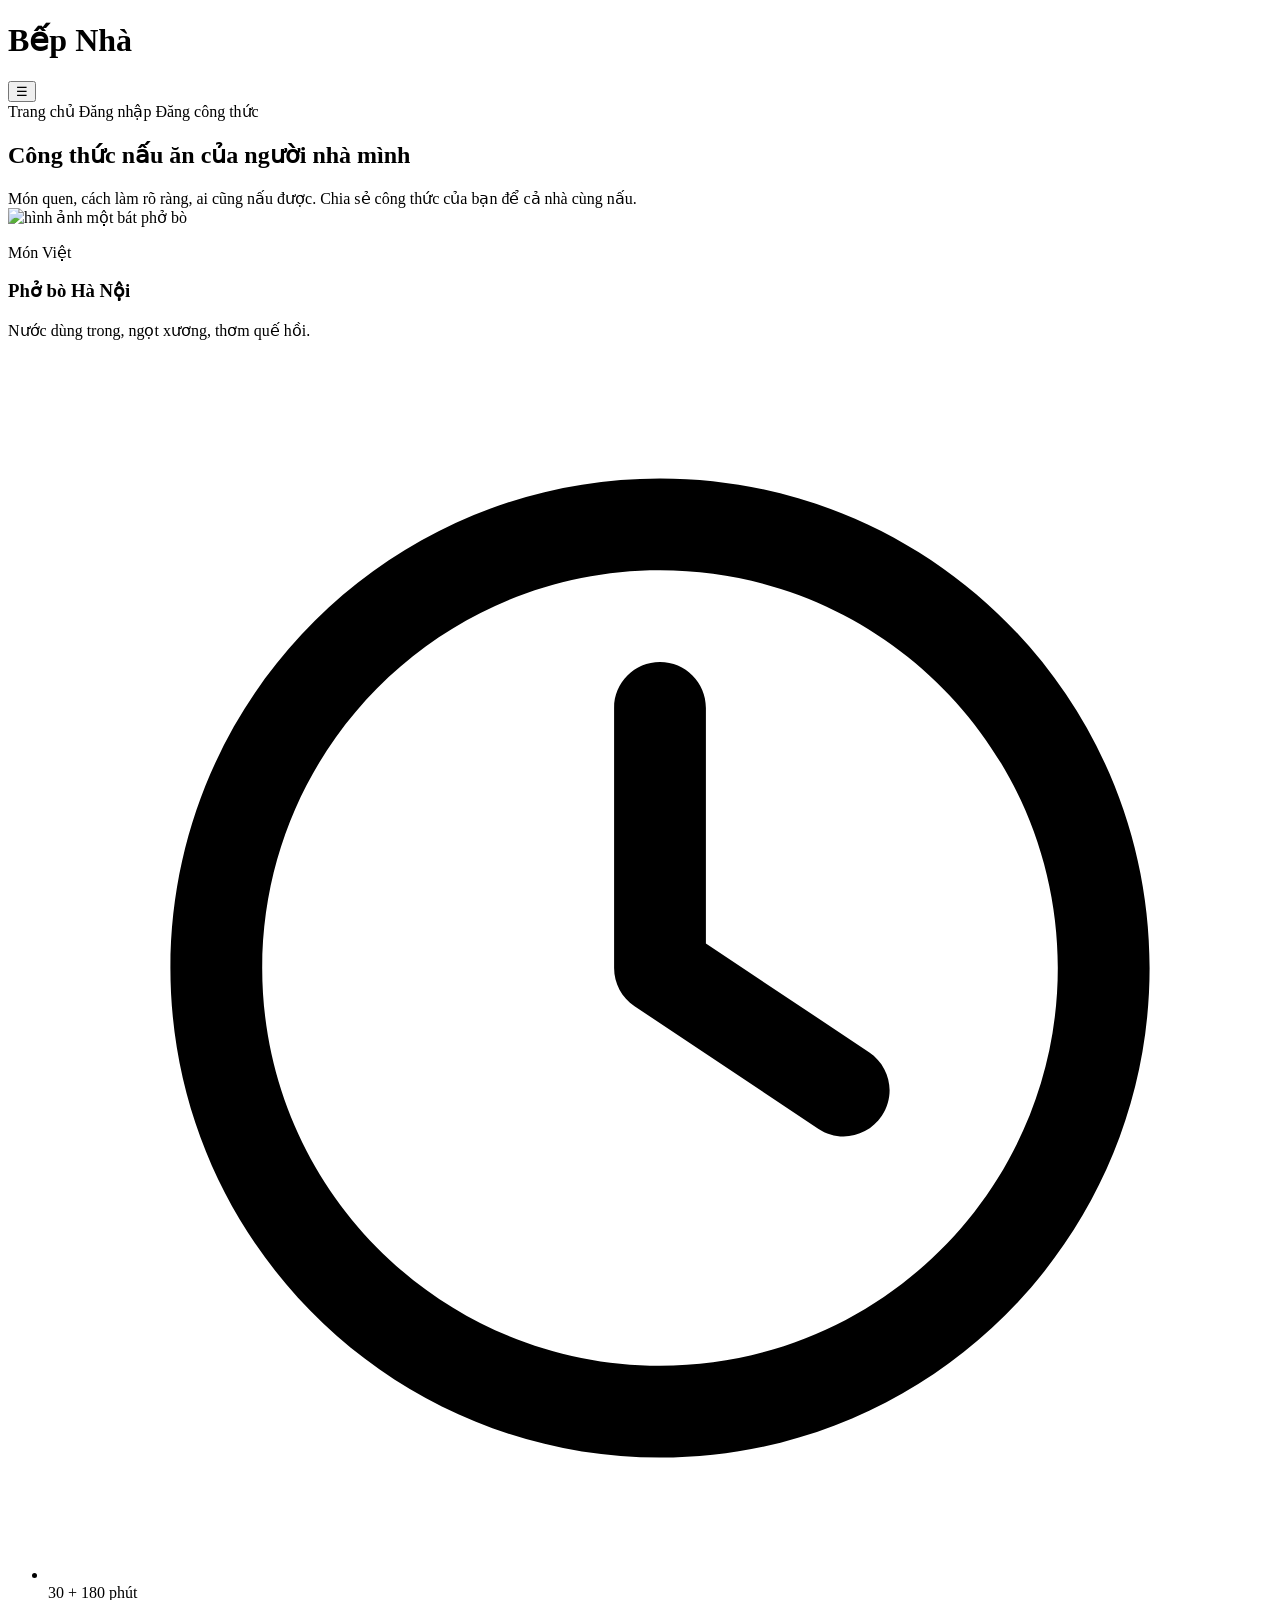
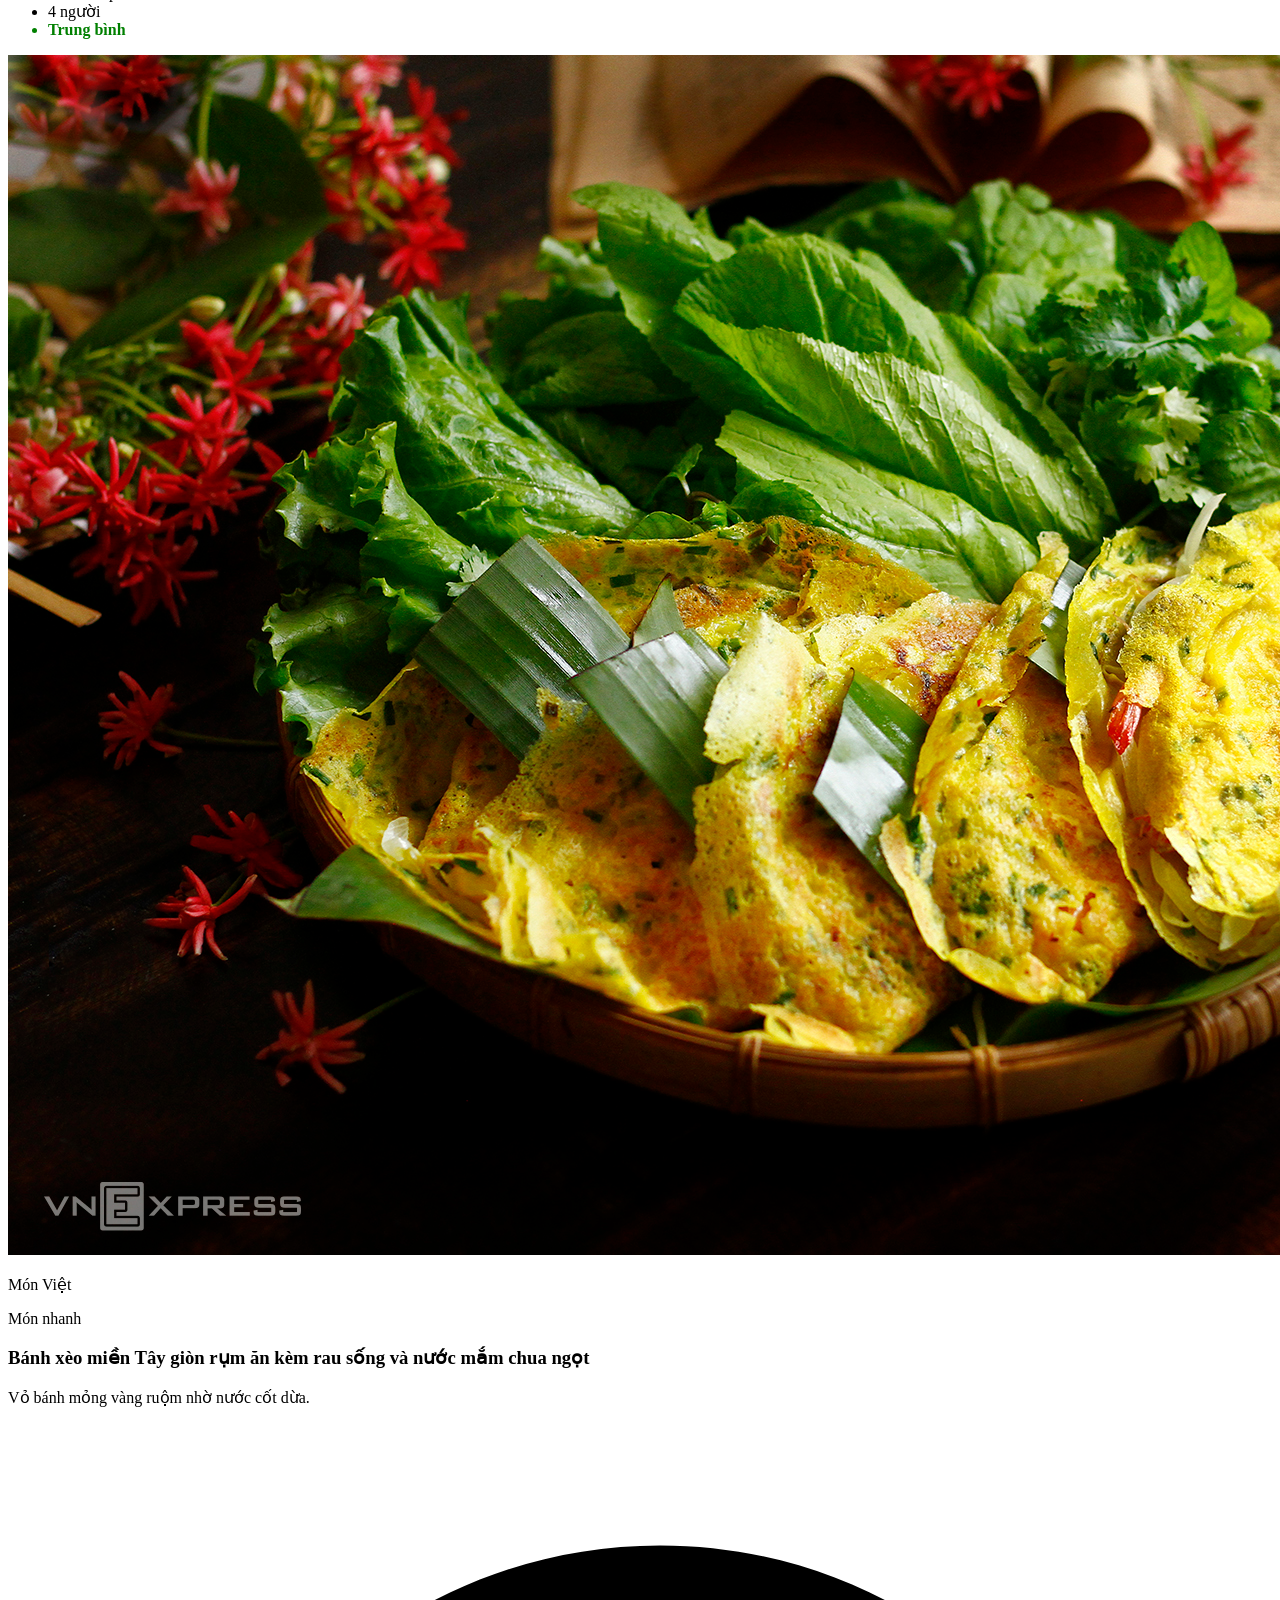
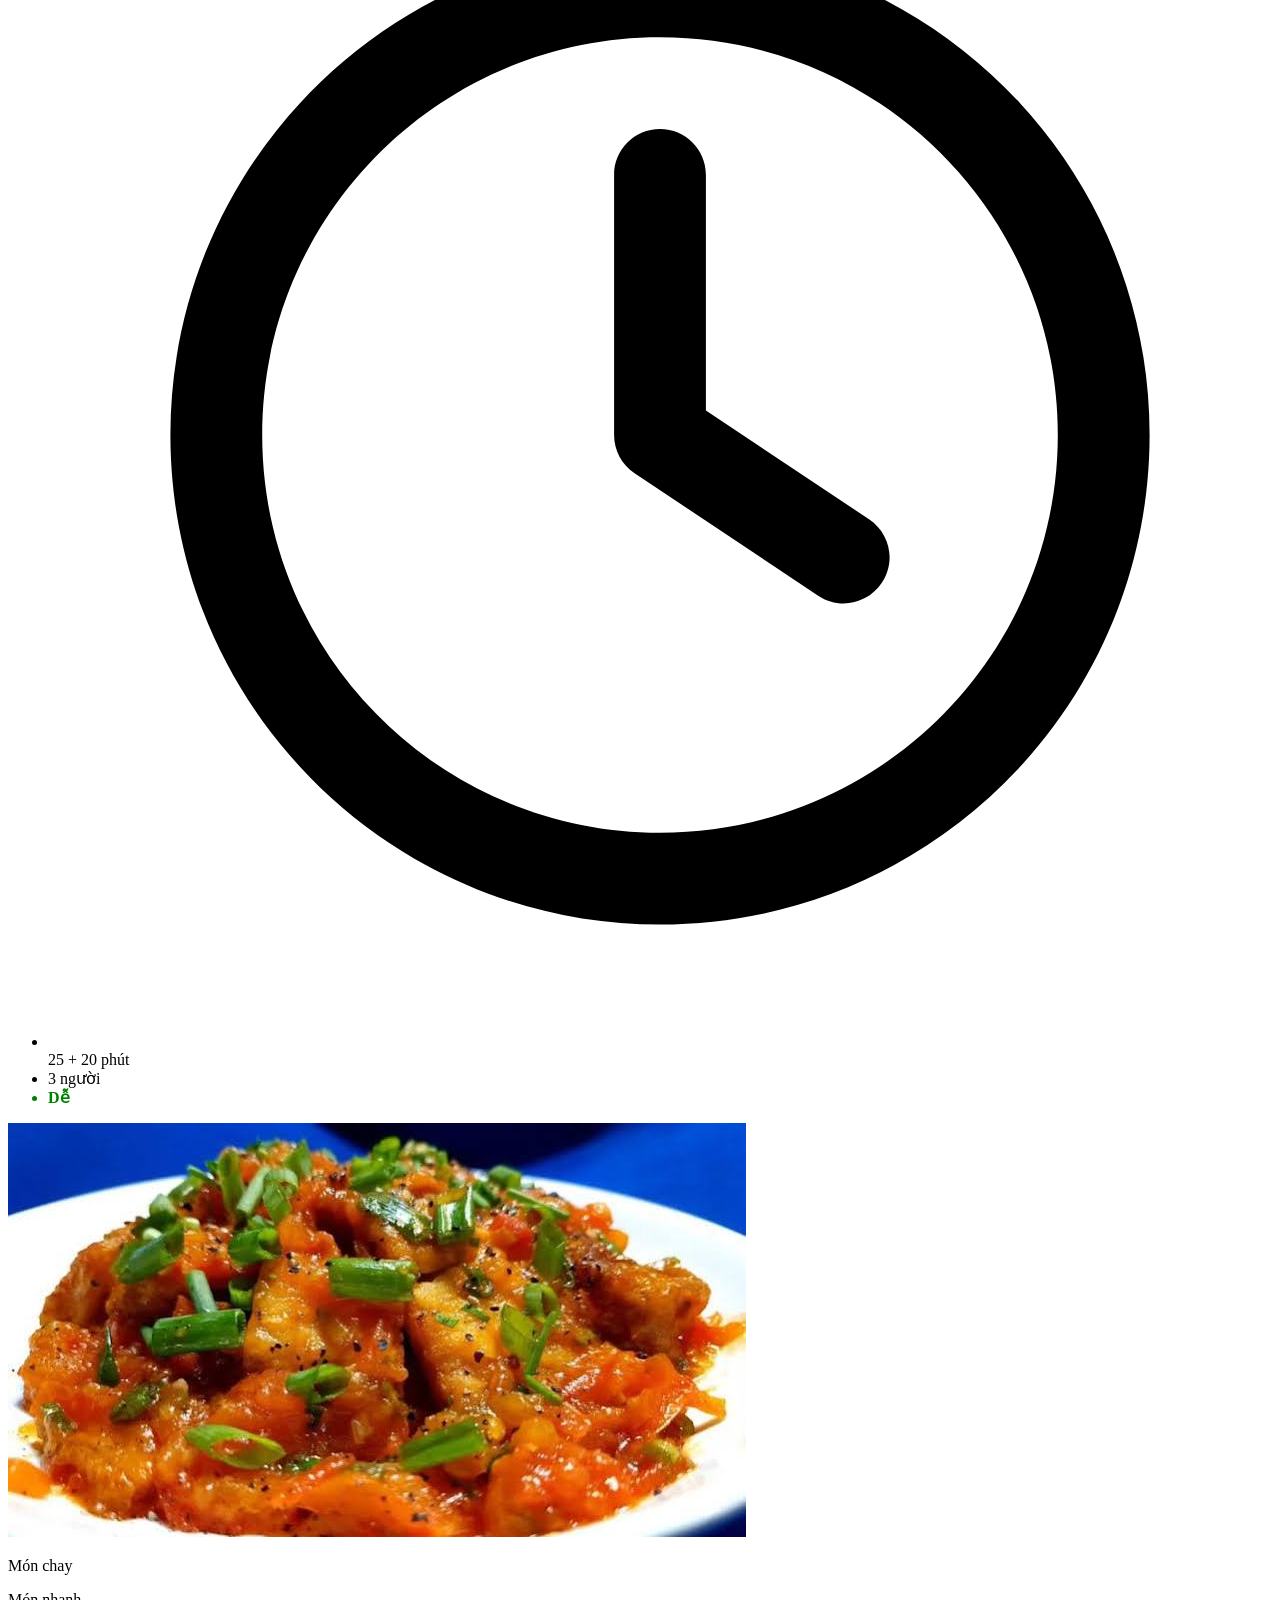
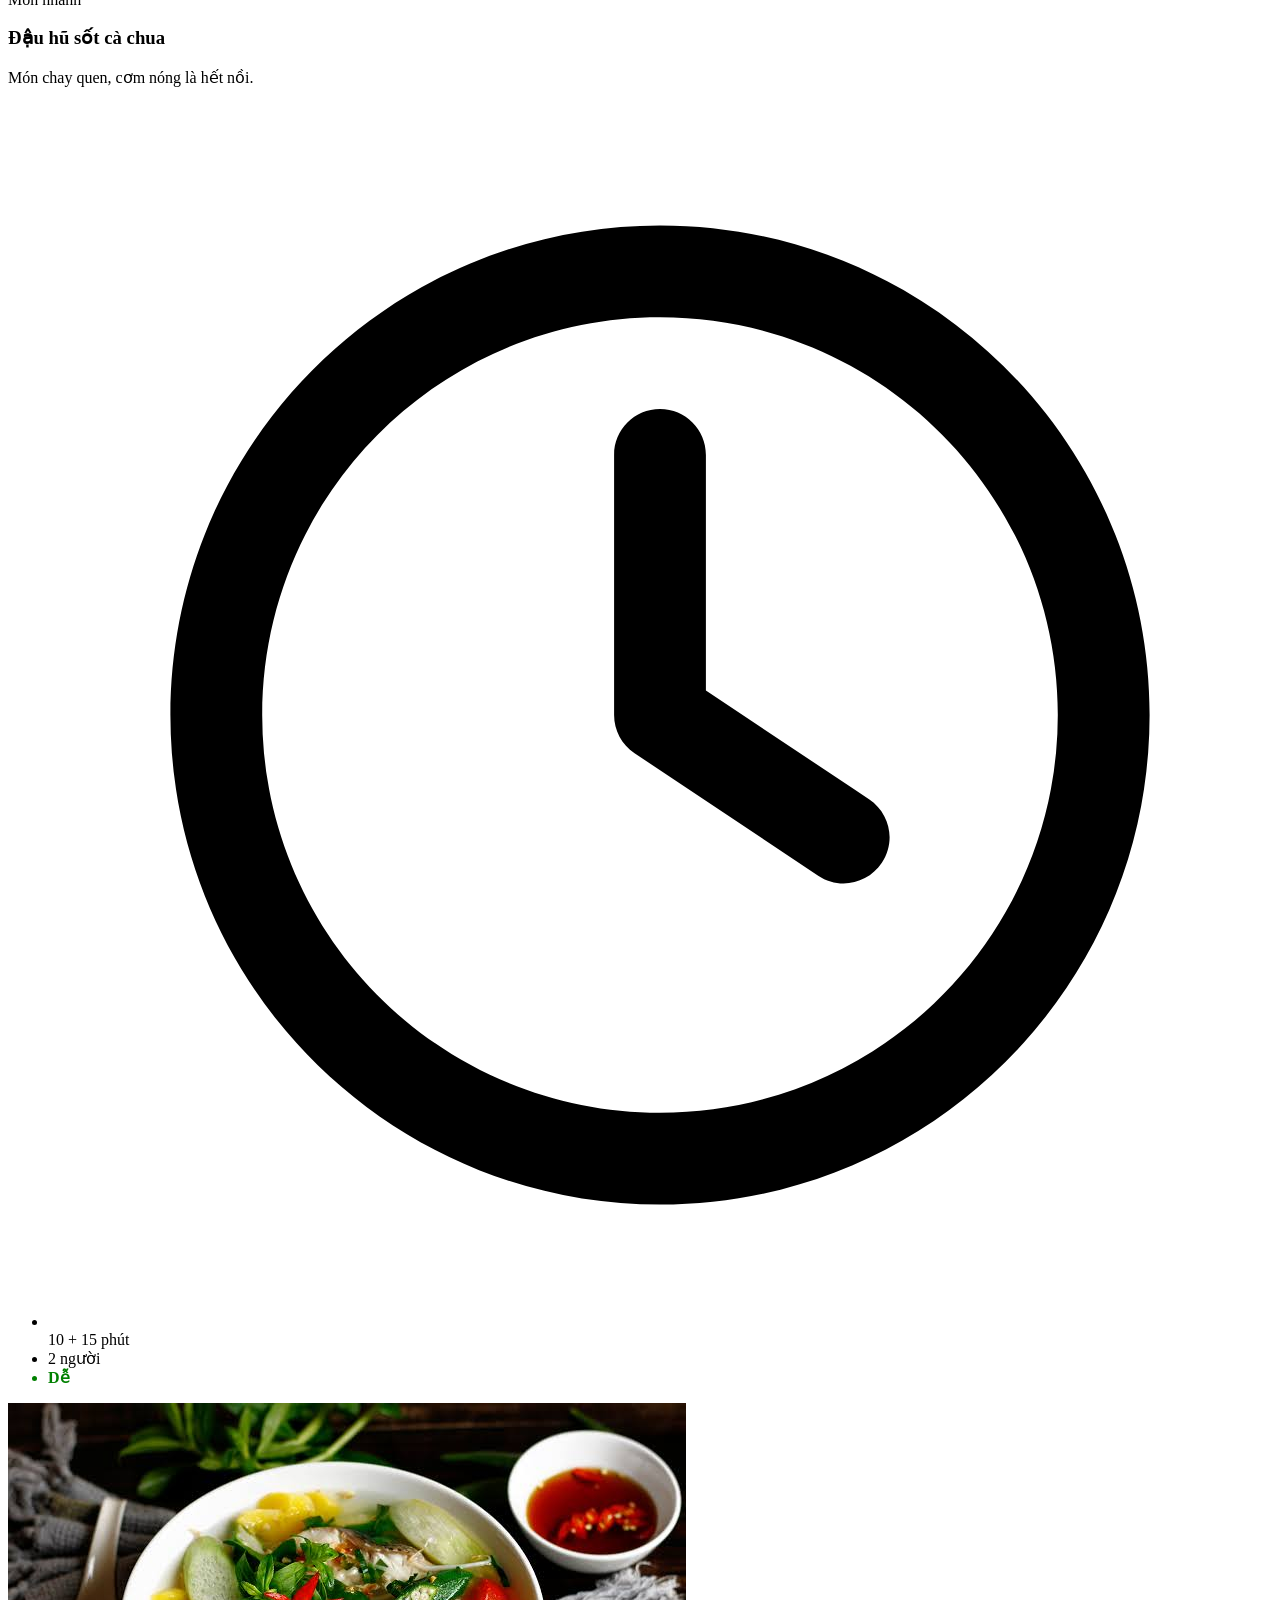
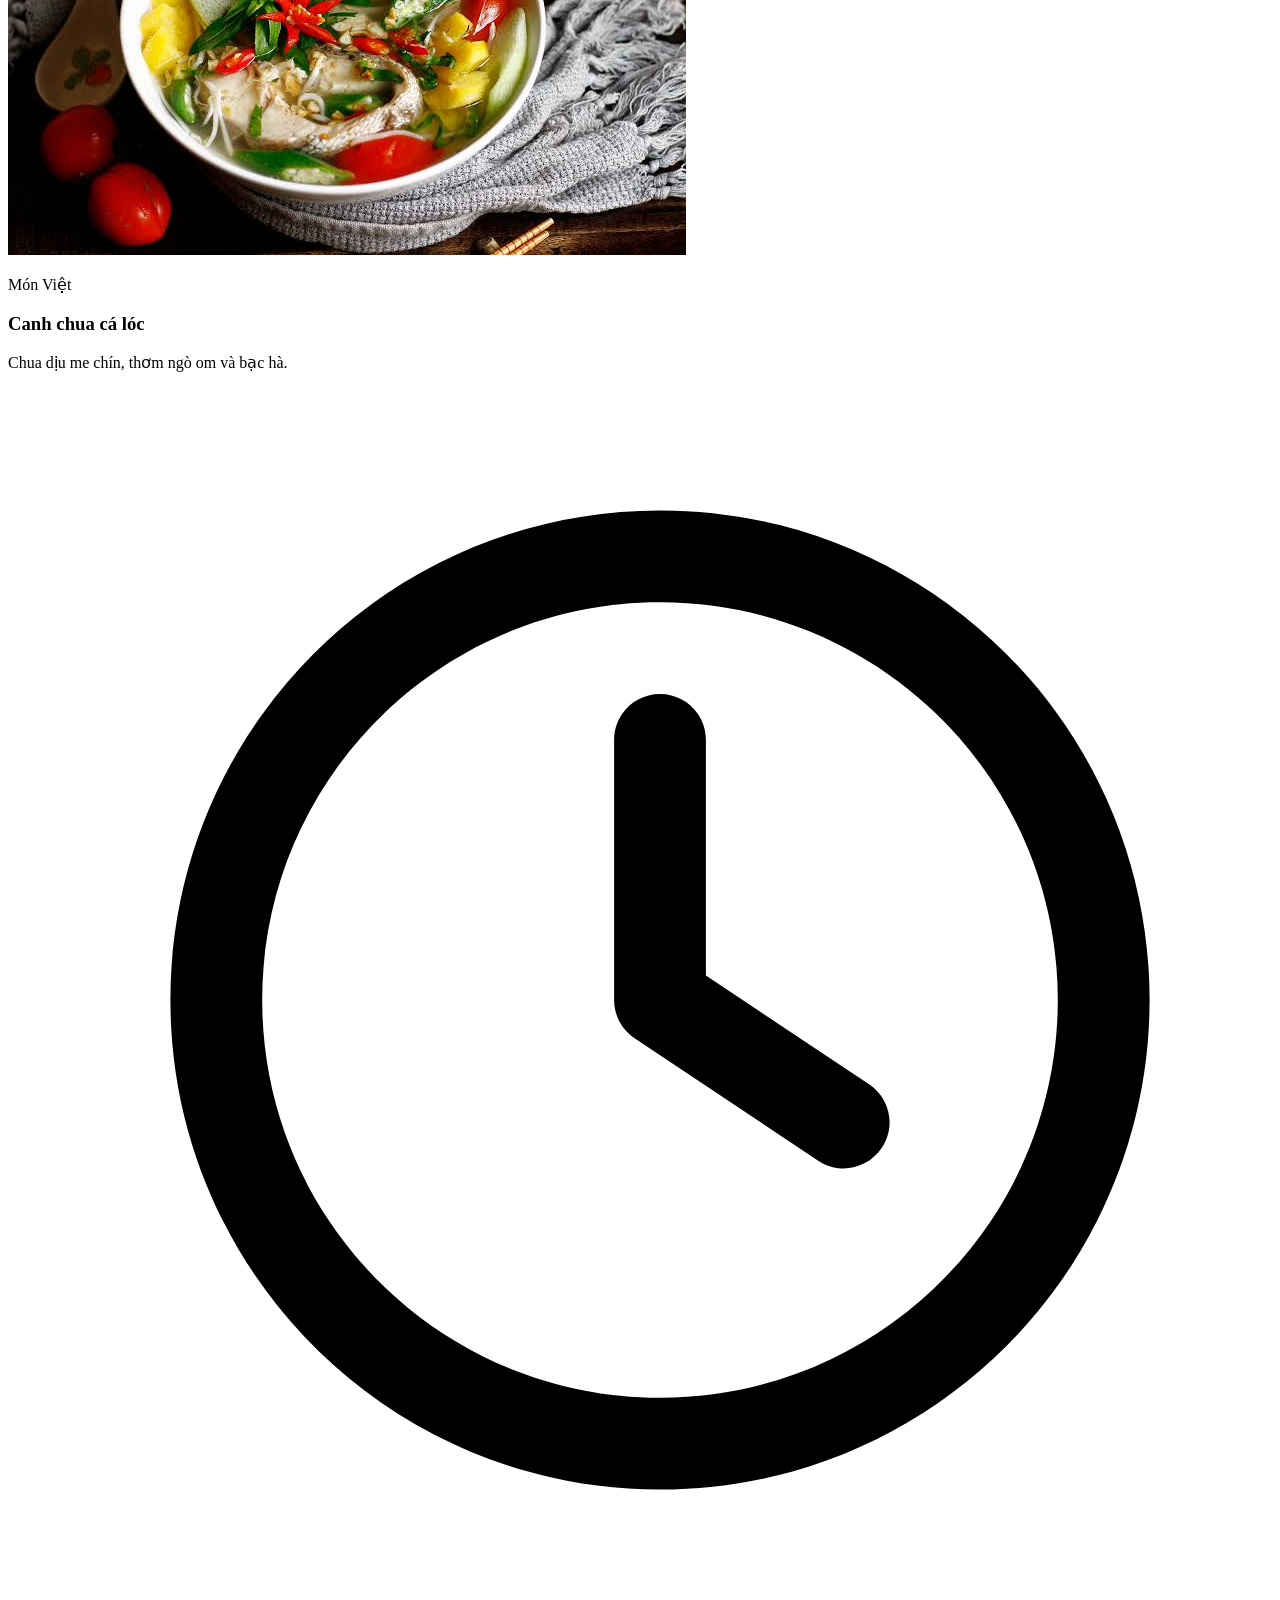
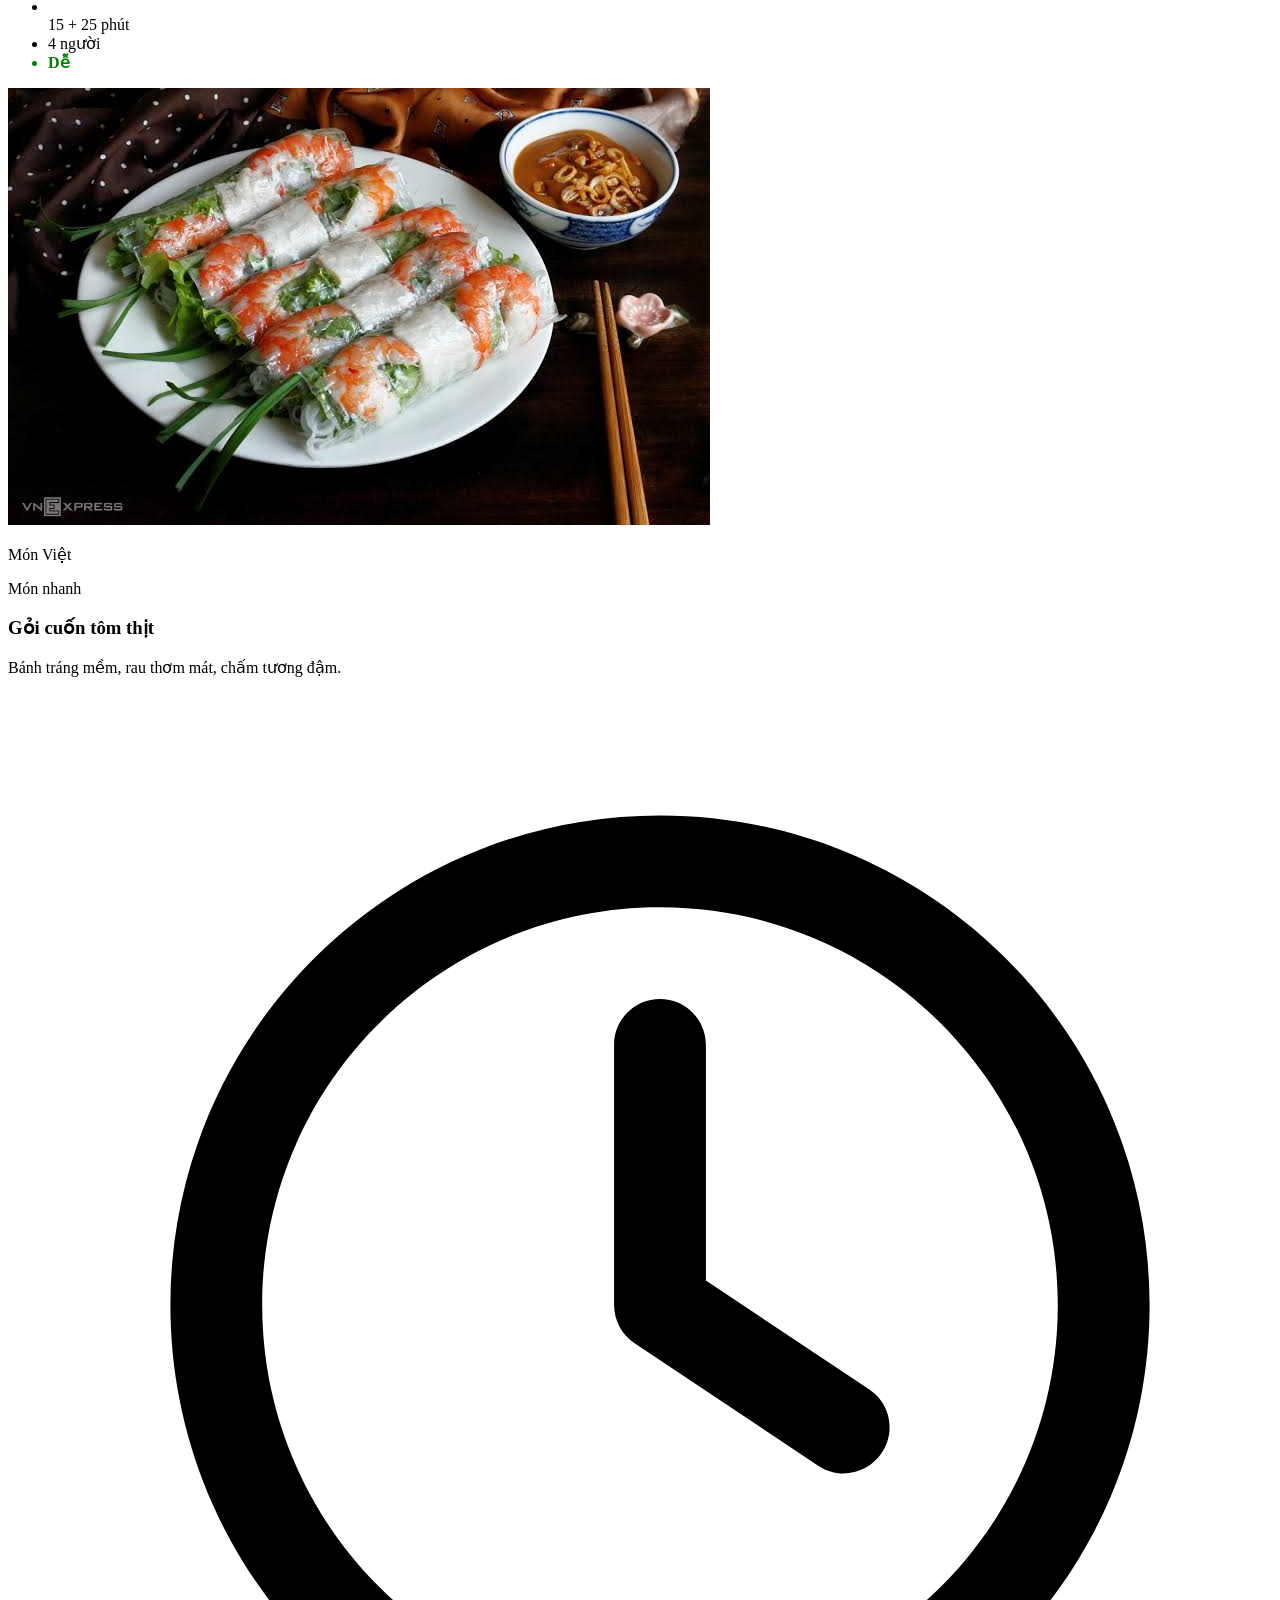
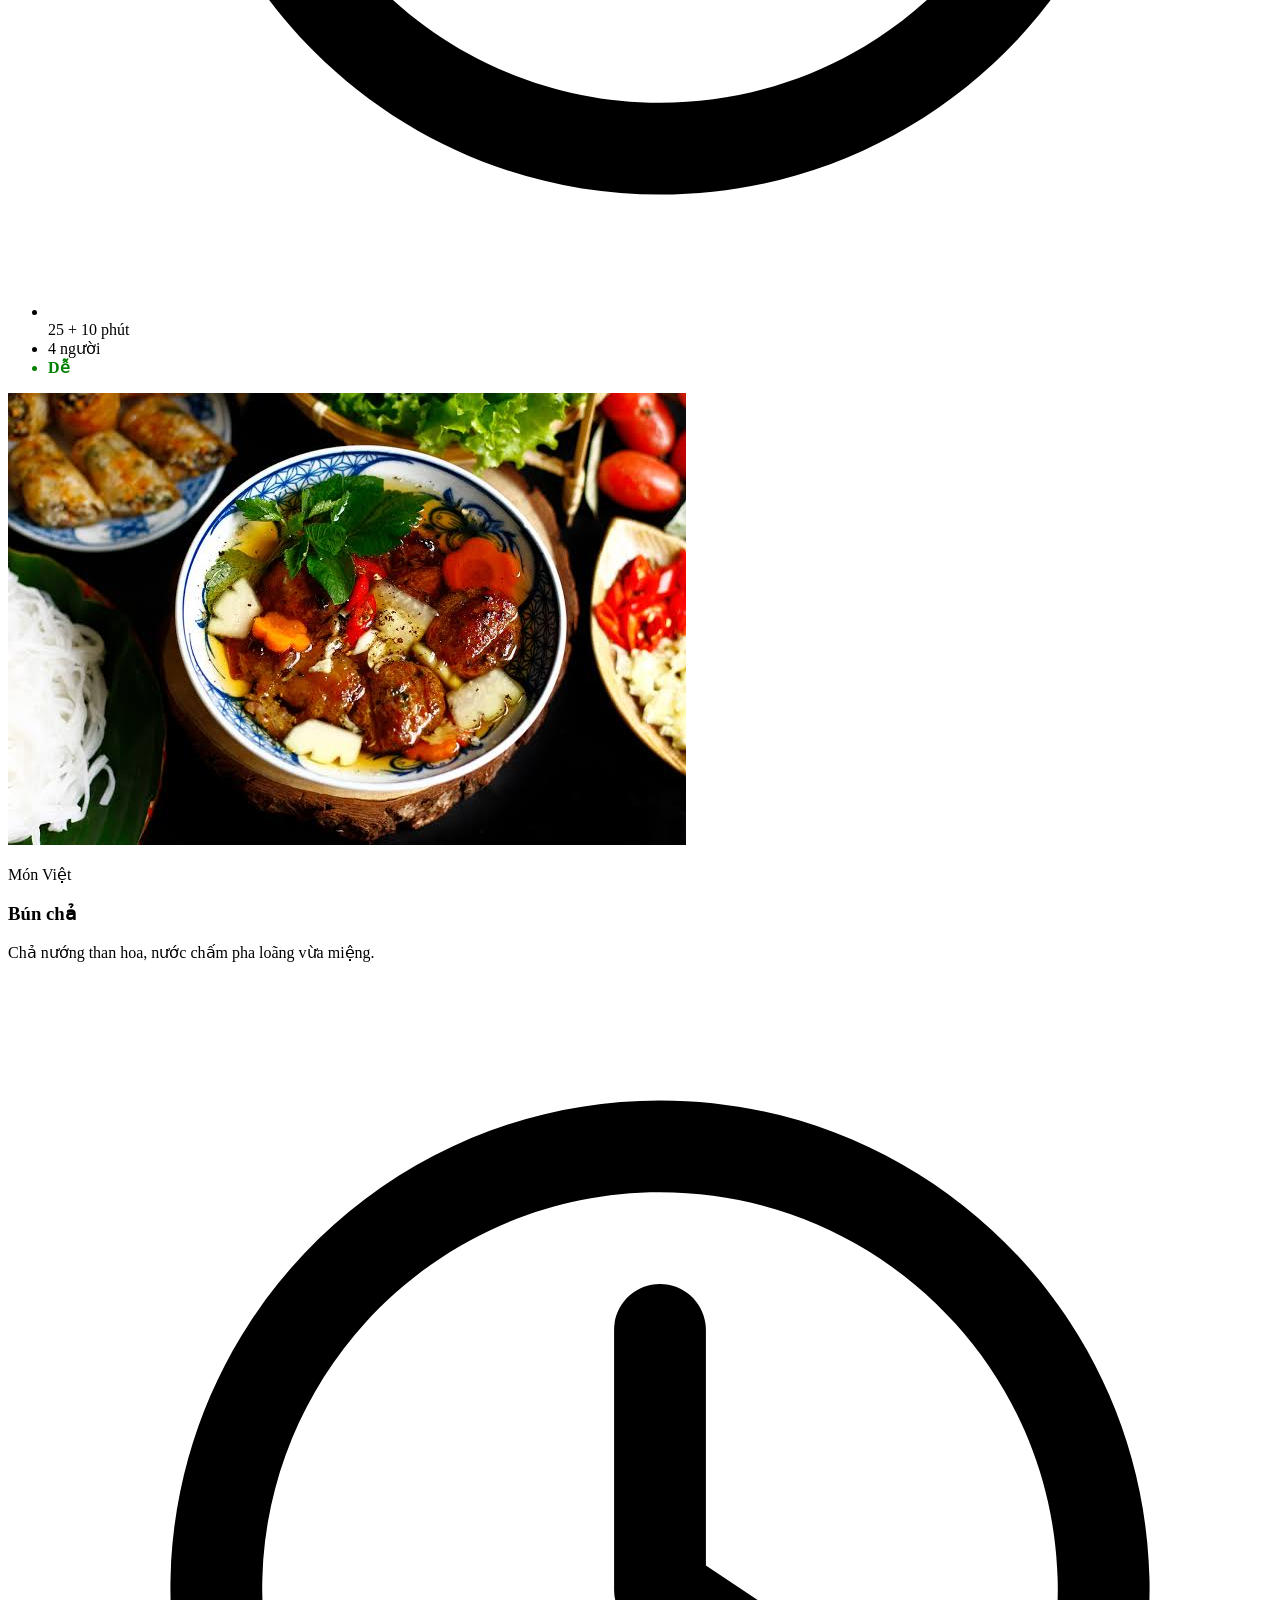
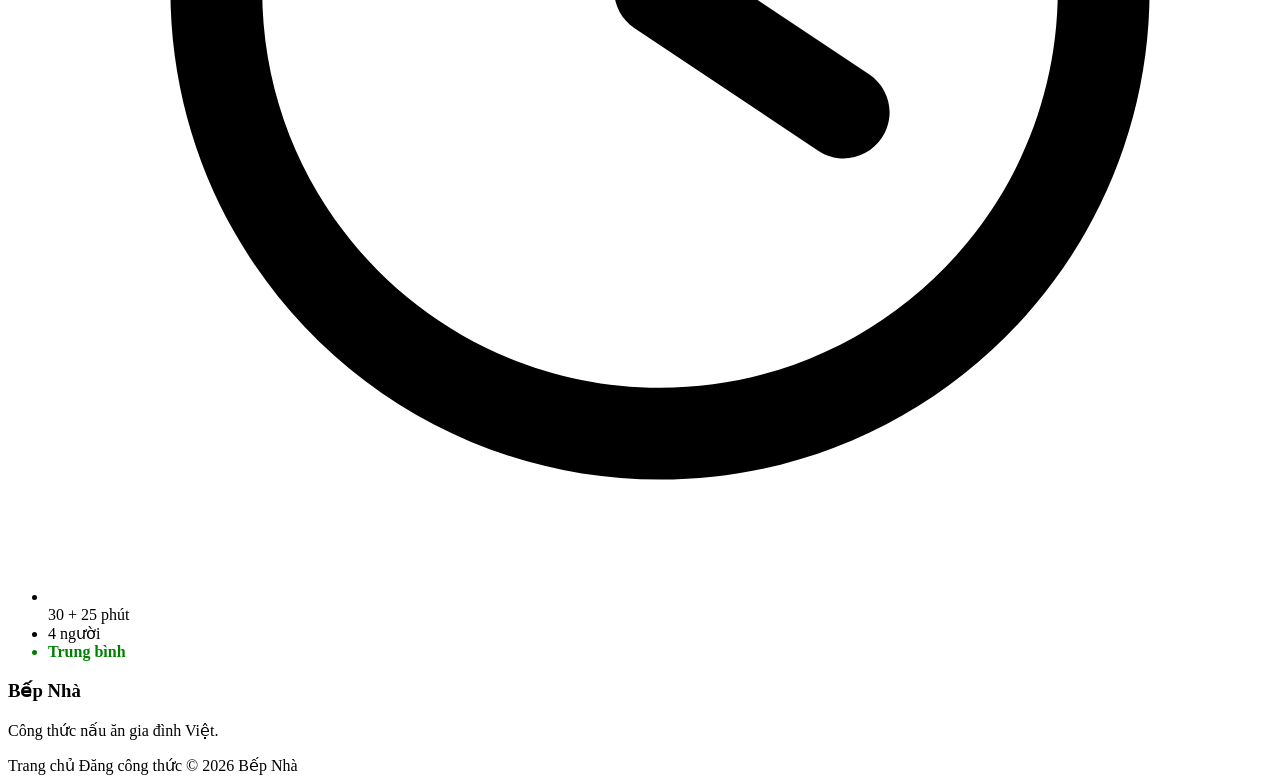
==== index.html @ 3d794cec "refactor: extract shared CSS into main.css and rename files per page" ====
<!DOCTYPE html>
<html lang="en">
<head>
    <meta charset="UTF-8">
    <meta name="viewport" content="width=device-width, initial-scale=1.0">
    <link rel="stylesheet" href="css/style.css">
    <link rel="preconnect" href="https://fonts.googleapis.com">
    <link rel="preconnect" href="https://fonts.gstatic.com" crossorigin>
    <link
        href="https://fonts.googleapis.com/css2?family=Anton&family=Lora:ital,wght@0,400..700;1,400..700&family=Merriweather:ital,opsz,wght@0,18..144,300..900;1,18..144,300..900&display=swap"
        rel="stylesheet">
    <link rel="preconnect" href="https://fonts.googleapis.com">
    <link rel="preconnect" href="https://fonts.gstatic.com" crossorigin>
    <link
        href="https://fonts.googleapis.com/css2?family=Anton&family=Be+Vietnam+Pro:ital,wght@0,100;0,200;0,300;0,400;0,500;0,600;0,700;0,800;0,900;1,100;1,200;1,300;1,400;1,500;1,600;1,700;1,800;1,900&family=Lora:ital,wght@0,400..700;1,400..700&family=Merriweather:ital,opsz,wght@0,18..144,300..900;1,18..144,300..900&display=swap"
        rel="stylesheet">
    <title>Nơi chia sẻ công thức món ăn cho mọi người</title>
</head>
<body>
    <header>
        <h1>Bếp Nhà</h1>
        <div class="header-left">
            <button>☰</button>
            <div class="nav">
                <span class="home-page">Trang chủ</span>
                <span class="sign-in">Đăng nhập</span>
                <span class="post">Đăng công thức</span>
            </div>
        </div>
    </header>
    <main>
        <section class="title-main">
            <h2>Công thức nấu ăn của người nhà mình</h2>
        </section>
        <section class="title-extra">
            <span>Món quen, cách làm rõ ràng, ai cũng nấu được.</span><span class="p-desktop"> Chia sẻ công thức của bạn để cả nhà cùng nấu.</span>
        </section>
        <div class="recipe-card">
            <img src="img/pho-bo.jpg" alt="hình ảnh một bát phở bò" class="food-img">
            <div class="food-card">
                <p class="food-name">Món Việt</p>
                <h3>Phở bò Hà Nội</h3>
                <p class="food-ingredient">Nước dùng trong, ngọt xương, thơm quế hồi.</p>
                <ul class="recipe-info">
                    <li>
                        <svg xmlns="http://www.w3.org/2000/svg" viewBox="0 0 640 640" class="icon">
                            <path
                                d="M528 320C528 434.9 434.9 528 320 528C205.1 528 112 434.9 112 320C112 205.1 205.1 112 320 112C434.9 112 528 205.1 528 320zM64 320C64 461.4 178.6 576 320 576C461.4 576 576 461.4 576 320C576 178.6 461.4 64 320 64C178.6 64 64 178.6 64 320zM296 184L296 320C296 328 300 335.5 306.7 340L402.7 404C413.7 411.4 428.6 408.4 436 397.3C443.4 386.2 440.4 371.4 429.3 364L344 307.2L344 184C344 170.7 333.3 160 320 160C306.7 160 296 170.7 296 184z" />
                        </svg>
                        30 + 180 phút
                    </li>
                    <li>4 người</li>
                    <li style="color: green; font-weight: bold;">Trung bình</li>
                </ul>
            </div>
        </div>
        <div class="recipe-card">
            <img src="img/banh-xeo.jpg" alt="hình ảnh món bánh xèo miền Tây" class="food-img">
            <div class="food-card">
                <div class="name-tag">
                    <p class="food-name">Món Việt</p>
                    <p class="food-name">Món nhanh</p>
                </div>
                <h3>Bánh xèo miền Tây giòn rụm ăn kèm rau sống và nước mắm chua ngọt</h3>
                <p class="food-ingredient">Vỏ bánh mỏng vàng ruộm nhờ nước cốt dừa.</p>
                <ul class="recipe-info">
                    <li>
                        <svg xmlns="http://www.w3.org/2000/svg" viewBox="0 0 640 640" class="icon">
                            <path
                                d="M528 320C528 434.9 434.9 528 320 528C205.1 528 112 434.9 112 320C112 205.1 205.1 112 320 112C434.9 112 528 205.1 528 320zM64 320C64 461.4 178.6 576 320 576C461.4 576 576 461.4 576 320C576 178.6 461.4 64 320 64C178.6 64 64 178.6 64 320zM296 184L296 320C296 328 300 335.5 306.7 340L402.7 404C413.7 411.4 428.6 408.4 436 397.3C443.4 386.2 440.4 371.4 429.3 364L344 307.2L344 184C344 170.7 333.3 160 320 160C306.7 160 296 170.7 296 184z" />
                        </svg>
                        25 + 20 phút
                    </li>
                    <li>3 người</li>
                    <li style="color: green; font-weight: bold;">Dễ</li>
                </ul>
            </div>
        </div>
        <div class="recipe-card">
            <img src="img/dau-hu-sot-ca-chua.jpg" alt="hình ảnh món đậu hũ xốt cà chua" class="food-img">
            <div class="food-card">
                <div class="name-tag">
                    <p class="food-name">Món chay</p>
                    <p class="food-name">Món nhanh</p>
                </div>
                <h3>Đậu hũ sốt cà chua</h3>
                <p class="food-ingredient">Món chay quen, cơm nóng là hết nồi.</p>
                <ul class="recipe-info">
                    <li>
                        <svg xmlns="http://www.w3.org/2000/svg" viewBox="0 0 640 640" class="icon">
                            <path
                                d="M528 320C528 434.9 434.9 528 320 528C205.1 528 112 434.9 112 320C112 205.1 205.1 112 320 112C434.9 112 528 205.1 528 320zM64 320C64 461.4 178.6 576 320 576C461.4 576 576 461.4 576 320C576 178.6 461.4 64 320 64C178.6 64 64 178.6 64 320zM296 184L296 320C296 328 300 335.5 306.7 340L402.7 404C413.7 411.4 428.6 408.4 436 397.3C443.4 386.2 440.4 371.4 429.3 364L344 307.2L344 184C344 170.7 333.3 160 320 160C306.7 160 296 170.7 296 184z" />
                        </svg>
                        10 + 15 phút
                    </li>
                    <li>2 người</li>
                    <li style="color: green; font-weight: bold;">Dễ</li>
                </ul>
            </div>
        </div>
        <div class="recipe-card">
            <img src="img/canh-chua-ca-loc.jpg" alt="hình ảnh món canh chua cá lóc" class="food-img">
            <div class="food-card">
                <p class="food-name">Món Việt</p>
                <h3>Canh chua cá lóc</h3>
                <p class="food-ingredient">Chua dịu me chín, thơm ngò om và bạc hà.</p>
                <ul class="recipe-info">
                    <li>
                        <svg xmlns="http://www.w3.org/2000/svg" viewBox="0 0 640 640" class="icon">
                            <path
                                d="M528 320C528 434.9 434.9 528 320 528C205.1 528 112 434.9 112 320C112 205.1 205.1 112 320 112C434.9 112 528 205.1 528 320zM64 320C64 461.4 178.6 576 320 576C461.4 576 576 461.4 576 320C576 178.6 461.4 64 320 64C178.6 64 64 178.6 64 320zM296 184L296 320C296 328 300 335.5 306.7 340L402.7 404C413.7 411.4 428.6 408.4 436 397.3C443.4 386.2 440.4 371.4 429.3 364L344 307.2L344 184C344 170.7 333.3 160 320 160C306.7 160 296 170.7 296 184z" />
                        </svg>
                        15 + 25 phút
                    </li>
                    <li>4 người</li>
                    <li style="color: green; font-weight: bold;">Dễ</li>
                </ul>
            </div>
        </div>
        <div class="recipe-card">
            <img src="img/goi-quan.jpg" alt="hình ảnh món gỏi quấn tôm thịt" class="food-img">
            <div class="food-card">
                <div class="name-tag">
                    <p class="food-name">Món Việt</p>
                    <p class="food-name">Món nhanh</p>
                </div>
                <h3>Gỏi cuốn tôm thịt</h3>
                <p class="food-ingredient">Bánh tráng mềm, rau thơm mát, chấm tương đậm.</p>
                <ul class="recipe-info">
                    <li>
                        <svg xmlns="http://www.w3.org/2000/svg" viewBox="0 0 640 640" class="icon">
                            <path
                                d="M528 320C528 434.9 434.9 528 320 528C205.1 528 112 434.9 112 320C112 205.1 205.1 112 320 112C434.9 112 528 205.1 528 320zM64 320C64 461.4 178.6 576 320 576C461.4 576 576 461.4 576 320C576 178.6 461.4 64 320 64C178.6 64 64 178.6 64 320zM296 184L296 320C296 328 300 335.5 306.7 340L402.7 404C413.7 411.4 428.6 408.4 436 397.3C443.4 386.2 440.4 371.4 429.3 364L344 307.2L344 184C344 170.7 333.3 160 320 160C306.7 160 296 170.7 296 184z" />
                        </svg>
                        25 + 10 phút
                    </li>
                    <li>4 người</li>
                    <li style="color: green; font-weight: bold;">Dễ</li>
                </ul>
            </div>
        </div>
        <div class="recipe-card">
            <img src="img/bun-cha.jpg" alt="hình ảnh món bún chả chấm" class="food-img">
            <div class="food-card">
                <p class="food-name">Món Việt</p>
                <h3>Bún chả</h3>
                <p class="food-ingredient">Chả nướng than hoa, nước chấm pha loãng vừa miệng.</p>
                <ul class="recipe-info">
                    <li>
                        <svg xmlns="http://www.w3.org/2000/svg" viewBox="0 0 640 640" class="icon">
                            <path
                                d="M528 320C528 434.9 434.9 528 320 528C205.1 528 112 434.9 112 320C112 205.1 205.1 112 320 112C434.9 112 528 205.1 528 320zM64 320C64 461.4 178.6 576 320 576C461.4 576 576 461.4 576 320C576 178.6 461.4 64 320 64C178.6 64 64 178.6 64 320zM296 184L296 320C296 328 300 335.5 306.7 340L402.7 404C413.7 411.4 428.6 408.4 436 397.3C443.4 386.2 440.4 371.4 429.3 364L344 307.2L344 184C344 170.7 333.3 160 320 160C306.7 160 296 170.7 296 184z" />
                        </svg>
                        30 + 25 phút
                    </li>
                    <li>4 người</li>
                    <li style="color: green; font-weight: bold;">Trung bình</li>
                </ul>
            </div>
        </div>
    </main>
    <footer>
        <div class="f-left">
            <h3 class="f1">Bếp Nhà</h3>
            <p class="f2">Công thức nấu ăn gia đình Việt.</p>
        </div>
        <div class="f-right">
            <span class="p-desktop">Trang chủ</span>
            <span class="p-desktop">Đăng công thức</span>
            <span class="f3">&copy; 2026 <span class="p-non-desktop">Bếp Nhà</span></span>
        </div>
    </footer>
</body>
</html>
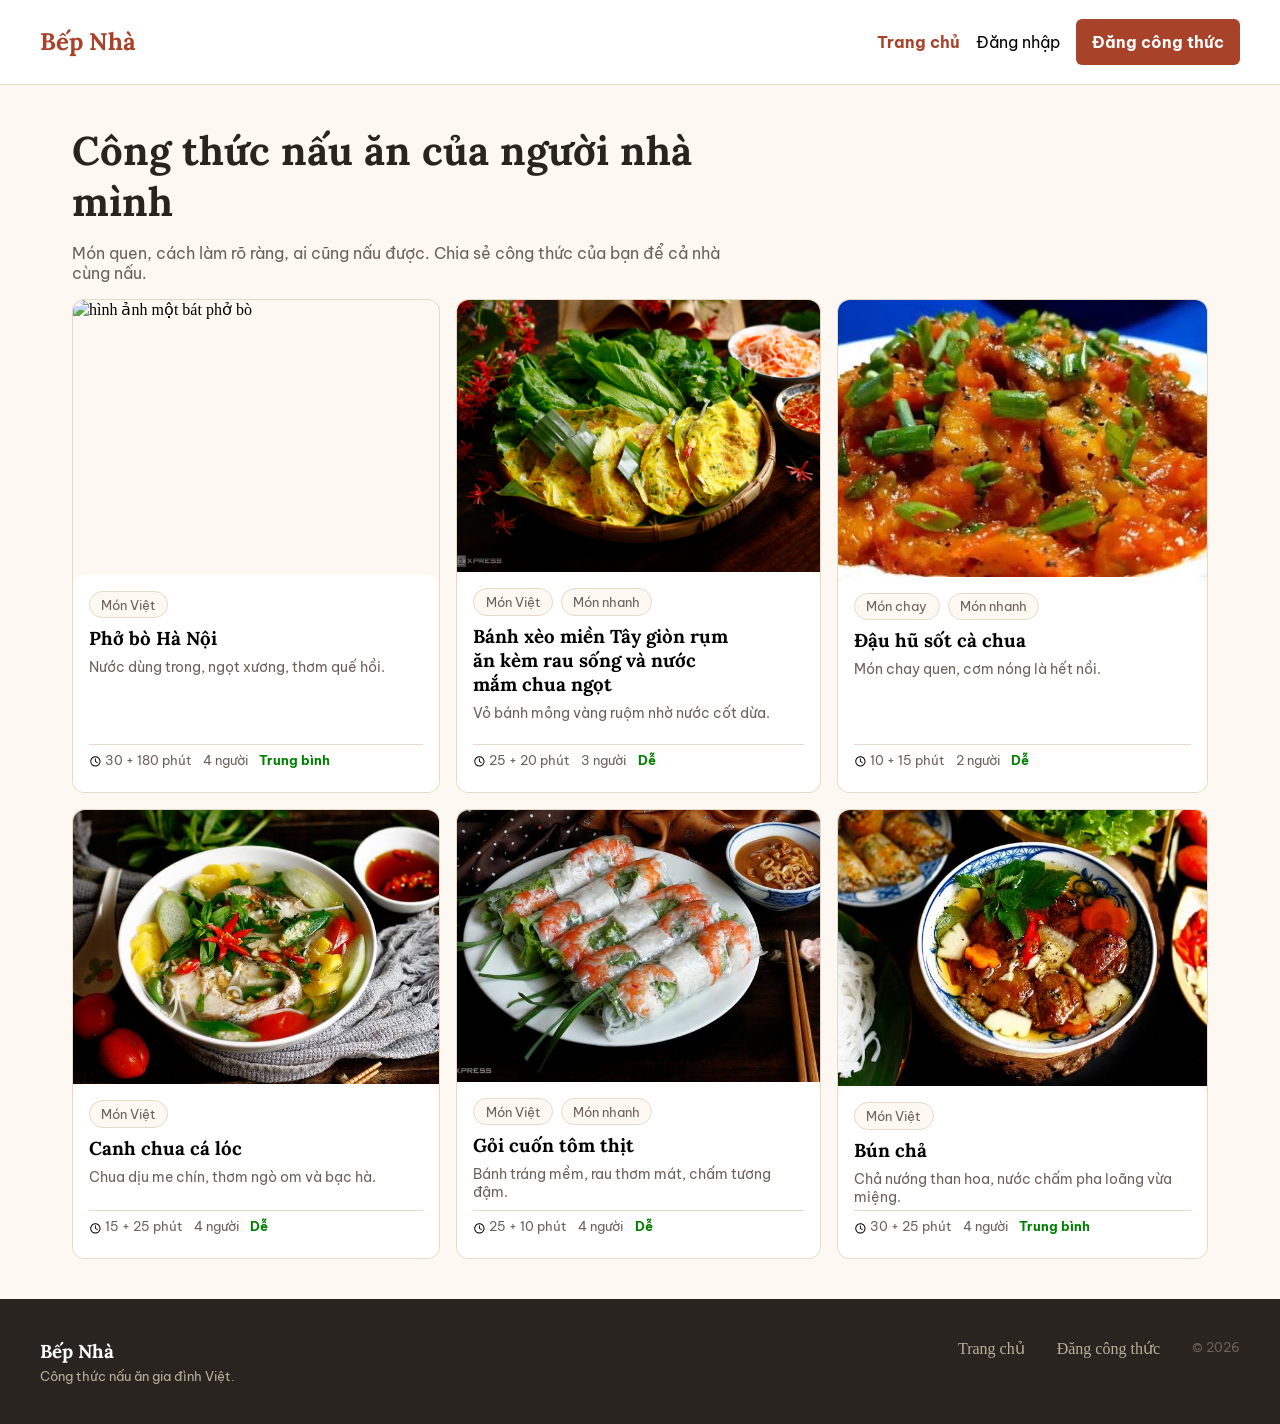
==== commit e40beb95: "refactor: extract shared CSS into main.css and rename files per page" ====
--- a/index.html
+++ b/index.html
@@ -1,9 +1,10 @@
 <!DOCTYPE html>
-<html lang="en">
+<html lang="vi">
 <head>
     <meta charset="UTF-8">
     <meta name="viewport" content="width=device-width, initial-scale=1.0">
-    <link rel="stylesheet" href="css/style.css">
+    <link rel="stylesheet" href="css/main.css">
+    <link rel="stylesheet" href="css/style-home.css">
     <link rel="preconnect" href="https://fonts.googleapis.com">
     <link rel="preconnect" href="https://fonts.gstatic.com" crossorigin>
     <link
--- a/css/main.css
+++ b/css/main.css
@@ -0,0 +1,72 @@
+* {
+    margin: 0px;
+    box-sizing: border-box;
+}
+:root {
+    /* màu */
+    --color-primary: #A8432A;
+    --color-primary-dark: #7E2F1C;
+    --color-primary-soft: #FBEFEA;
+    --color-accent: #2F6B45;
+    --color-accent-soft: #E8F1E9;
+    --color-bg: #FDF8F1;
+    --color-surface: #FFFFFF;
+    --color-neutral-100: #F3EDE4;
+    --color-border: #E5DACA;
+    --color-neutral-400: #A89C8F;
+    --color-text-muted: #6B615A;
+    --color-text: #2A2420;
+    --color-success: #1F6B41;
+    --color-success-soft: #E8F1E9;
+    --color-warning: #8A5A00;
+    --color-warning-soft: #FBF0DB;
+    --color-danger: #B3261E;
+    --color-danger-soft: #FBE9E7;
+    /* chữ */
+    --font-display: "Lora", Georgia, serif;
+    --font-sans: "Be Vietnam Pro", system-ui, sans-serif;
+    /* bóng — 2 mức */
+    --shadow-sm: 0 1px 2px rgb(42 36 32 / .06);
+    --shadow-md: 0 4px 12px rgb(42 36 32 / .12);
+    /* bo góc */
+    --radius-sm: 6px;
+    --radius-md: 12px;
+    --radius-full: 999px;
+}
+header {
+    display: flex;
+    justify-content: space-between;
+    align-items: center;
+    padding: 0.8rem 1rem;
+    font-family: var(--font-display);
+    border-bottom: 1px solid var(--color-border);
+}
+header h1 {
+    font-size: 1.5rem;
+    color: var(--color-primary);
+}
+.header-left button {
+    padding: 0.3rem 0.5rem;
+    border: 1px solid var(--color-border);
+    background-color: var(--color-surface);
+    border-radius: var(--radius-sm);
+    cursor: pointer;
+}
+.nav {
+    display: none;
+}
+.nav span {
+    cursor: pointer;
+}
+main{
+    background-color: var(--color-bg);
+}
+/* page-post */
+.general_form-field{
+    font-family: var(--font-sans);
+    font-size: 1rem;
+    padding: 0.75rem;
+    border: 1px solid var(--color-border);
+    border-radius: var(--radius-sm);
+    margin-top: 0.5rem;
+}
--- a/css/style-home.css
+++ b/css/style-home.css
@@ -0,0 +1,210 @@
+main{
+    display: flex;
+    flex-direction: column;
+    padding: 1.2rem 1rem;
+    gap: 1rem;
+}
+.title-main h2{
+    font-size: 1.6rem;
+    font-family: var(--font-display);
+    color: var(--color-text);
+}
+.title-extra span{
+    font-family: var(--font-sans);
+    color: var(--color-text-muted);
+}
+.p-desktop{
+    display: none;
+}
+.recipe-card{
+    display: flex;
+    flex-direction: column;
+    border: 1px solid var(--color-border);
+    border-radius: var(--radius-md);
+}
+.recipe-card:hover{
+    box-shadow: var(--shadow-md);
+}
+.food-img{
+    display: block;
+    width: 100%;
+    aspect-ratio: 4/3;
+    object-fit: cover;
+    border-radius: 12px 12px 0 0;
+}
+.food-card{
+    display: flex;
+    flex: 1;
+    flex-direction: column;
+    background-color: var(--color-surface);
+    border-radius: var(--radius-md);
+    gap: 0.5rem;
+    padding: 1rem;
+}
+.name-tag{
+    display: flex;
+    gap: 0.5rem;
+}
+.food-name{
+    background-color: var(--color-bg);
+    font-family: var(--font-sans);
+    font-size: 0.8rem;
+    border: 1px solid var(--color-border);
+    border-radius: var(--radius-full);
+    align-self: flex-start;
+    color: var(--color-text-muted);
+    padding: 0.3rem 0.7rem;
+}
+.food-card h3{
+    display: -webkit-box;
+    max-width: 80%;
+    font-family: var(--font-display);
+}
+.food-ingredient{
+    height: 2rem;
+    font-family: var(--font-sans);
+    color: var(--color-text-muted);
+    font-size: 0.9rem;
+}
+.recipe-info{
+    height: 2rem;
+    display: flex;
+    align-items: center;
+    list-style-type: none;
+    font-family: var(--font-sans);
+    font-size: 0.8rem;
+    gap: 0.7rem;
+    padding: 0;
+    border-top: 1px solid var(--color-border);
+    margin-top: auto;
+}
+li {
+    color: var(--color-text-muted);
+    gap: 0.3rem;
+}
+.icon{
+    width: 1em;
+    height: 1em;
+    vertical-align: middle;
+}
+footer{
+    display: flex;
+    flex-direction: column;
+    background-color: var(--color-text);
+    padding: 1.5rem 0.75rem;
+    gap: 0.5rem;
+}
+footer .f1{
+    font-family: var(--font-display);
+    color: var(--color-surface);
+    margin-bottom: 0.3rem;
+}
+footer .f2,.f3{
+    font-family: var(--font-sans);
+    color: #B7B19A;
+    font-size: 0.8rem;
+}
+@media screen and (min-width: 768px){
+    header{
+        padding: 0.8rem 1.2rem;
+    }
+    .header-left button{
+        display: none;
+    }
+    .nav{
+        display: flex;
+        align-items: center;
+        gap: 1rem;
+        font-family: var(--font-sans);
+    }
+    .nav .home-page{
+        font-weight: bold;
+        color: var(--color-primary);
+        cursor: pointer;
+    }
+    .nav .sign-in{
+        cursor: pointer;
+    }
+    .nav .post{
+        border: 1px;
+        border-radius: var(--radius-sm);
+        background-color: var(--color-primary);
+        font-weight: bold;
+        color: var(--color-surface);
+        padding: 0.8rem 1rem;
+        cursor: pointer;
+    }
+    main{
+        display: grid;
+        grid-template-areas: 
+        'header header'
+        'card card';
+        padding: 1.5rem 1.2rem;
+    }
+    .title-main{
+        grid-area: header;
+    }
+    .title-main h2{
+        font-size: 2rem;
+    }
+    .title-extra{
+        display: none;
+    }
+    footer{
+        display: flex;
+        flex-direction: row;
+        justify-content: space-between;
+        padding: 1.5rem 1.5rem;
+    }
+    footer .f2{
+        display: none;
+    }
+}
+@media screen and (min-width: 1280px){
+    header {
+            padding: 1.2rem 2.5rem;
+        }
+    main{
+        display: grid;
+        grid-template-areas:
+            'header header header'
+            'title title title'
+            'card card card';
+        padding: 2.5rem 4.5rem;
+    }
+    section{
+        max-width: 650px;
+    }
+    .title-main h2{
+        font-size: 2.5rem;
+    }
+    .title-extra{
+        grid-area: title;
+        display: inline;
+    }
+    .p-desktop {
+        display: inline;
+    }
+    footer{
+        display: flex;
+        flex-direction: row;
+        justify-content: space-between;
+        padding: 2.5rem;
+    }
+    footer .f-right{
+        display: flex;
+        gap: 2rem;
+    }
+    .f-right .p-desktop{
+        color: #B7B19A;
+    }
+    .f-right .p-non-desktop{
+        display: none;
+    }
+    footer .f2{
+        display: block;
+    }
+    footer .f3{
+        color: var(--color-text-muted);
+    }
+}
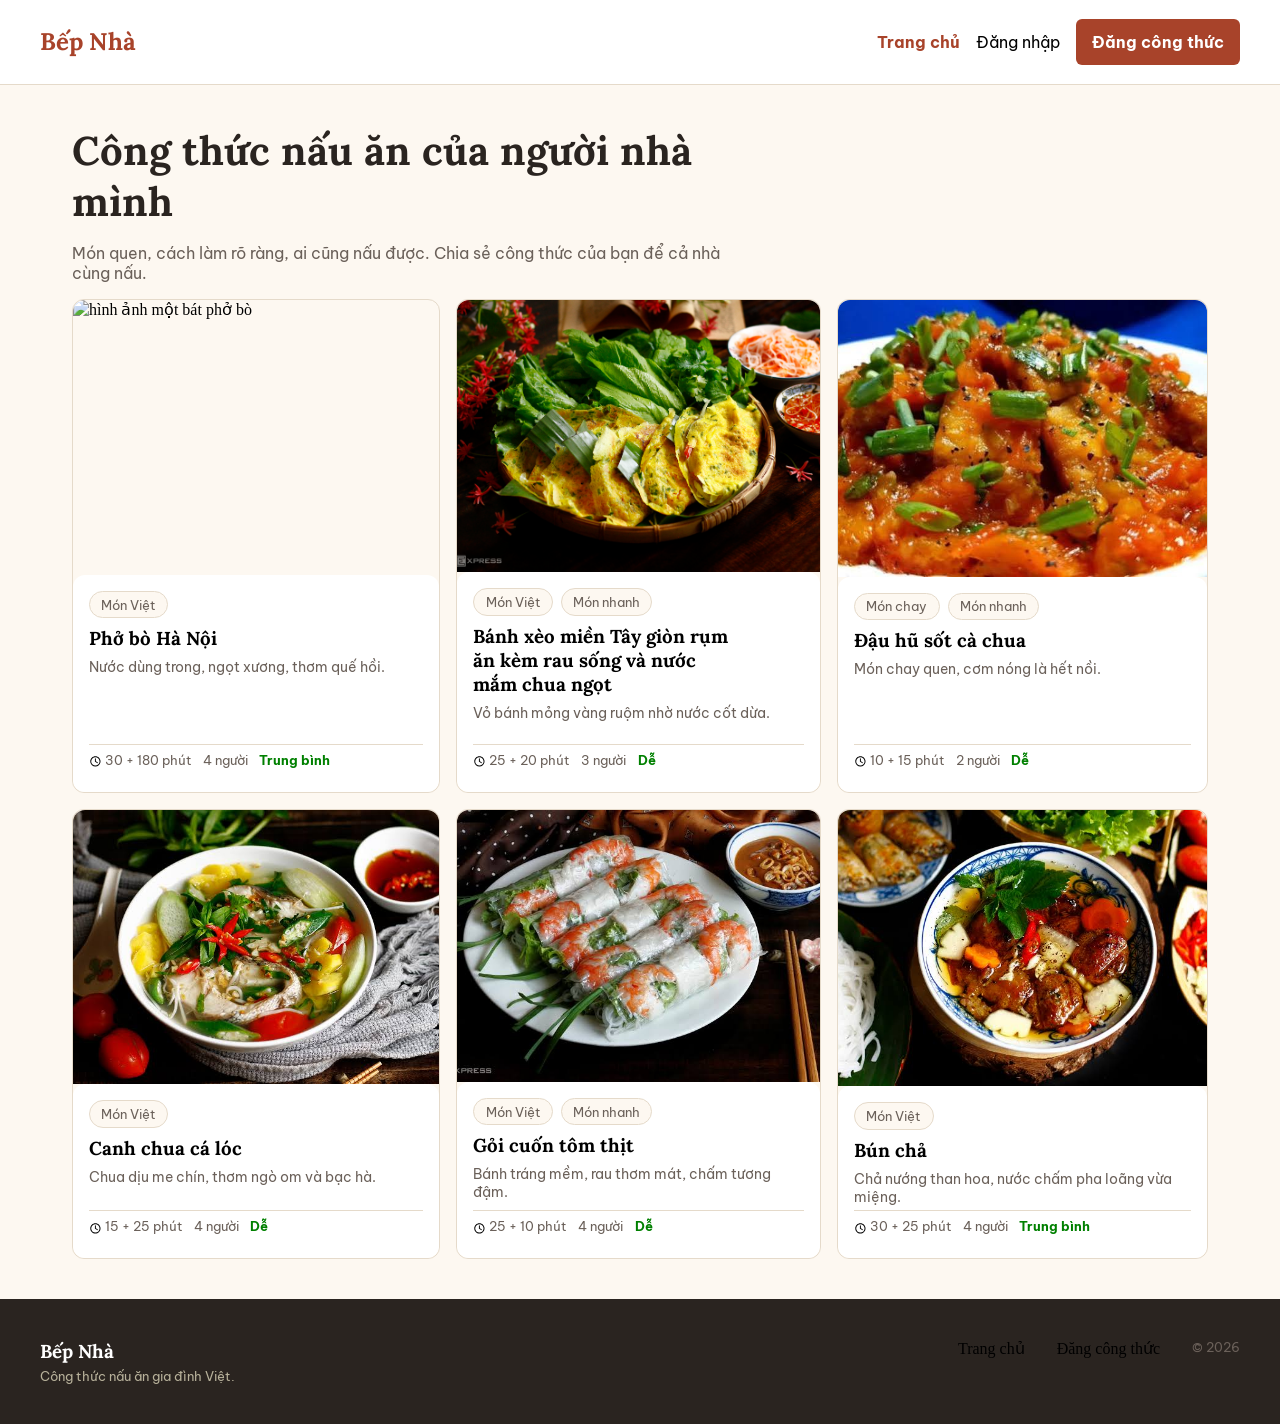
==== commit 32f0c7b0: "fix: correct HTML typos and class mismatches" ====
--- a/index.html
+++ b/index.html
@@ -43,7 +43,7 @@
                 <h3>Phở bò Hà Nội</h3>
                 <p class="food-ingredient">Nước dùng trong, ngọt xương, thơm quế hồi.</p>
                 <ul class="recipe-info">
-                    <li>
+                    <li class="icon-time">
                         <svg xmlns="http://www.w3.org/2000/svg" viewBox="0 0 640 640" class="icon">
                             <path
                                 d="M528 320C528 434.9 434.9 528 320 528C205.1 528 112 434.9 112 320C112 205.1 205.1 112 320 112C434.9 112 528 205.1 528 320zM64 320C64 461.4 178.6 576 320 576C461.4 576 576 461.4 576 320C576 178.6 461.4 64 320 64C178.6 64 64 178.6 64 320zM296 184L296 320C296 328 300 335.5 306.7 340L402.7 404C413.7 411.4 428.6 408.4 436 397.3C443.4 386.2 440.4 371.4 429.3 364L344 307.2L344 184C344 170.7 333.3 160 320 160C306.7 160 296 170.7 296 184z" />
@@ -65,7 +65,7 @@
                 <h3>Bánh xèo miền Tây giòn rụm ăn kèm rau sống và nước mắm chua ngọt</h3>
                 <p class="food-ingredient">Vỏ bánh mỏng vàng ruộm nhờ nước cốt dừa.</p>
                 <ul class="recipe-info">
-                    <li>
+                    <li class="icon-time">
                         <svg xmlns="http://www.w3.org/2000/svg" viewBox="0 0 640 640" class="icon">
                             <path
                                 d="M528 320C528 434.9 434.9 528 320 528C205.1 528 112 434.9 112 320C112 205.1 205.1 112 320 112C434.9 112 528 205.1 528 320zM64 320C64 461.4 178.6 576 320 576C461.4 576 576 461.4 576 320C576 178.6 461.4 64 320 64C178.6 64 64 178.6 64 320zM296 184L296 320C296 328 300 335.5 306.7 340L402.7 404C413.7 411.4 428.6 408.4 436 397.3C443.4 386.2 440.4 371.4 429.3 364L344 307.2L344 184C344 170.7 333.3 160 320 160C306.7 160 296 170.7 296 184z" />
@@ -87,7 +87,7 @@
                 <h3>Đậu hũ sốt cà chua</h3>
                 <p class="food-ingredient">Món chay quen, cơm nóng là hết nồi.</p>
                 <ul class="recipe-info">
-                    <li>
+                    <li class="icon-time">
                         <svg xmlns="http://www.w3.org/2000/svg" viewBox="0 0 640 640" class="icon">
                             <path
                                 d="M528 320C528 434.9 434.9 528 320 528C205.1 528 112 434.9 112 320C112 205.1 205.1 112 320 112C434.9 112 528 205.1 528 320zM64 320C64 461.4 178.6 576 320 576C461.4 576 576 461.4 576 320C576 178.6 461.4 64 320 64C178.6 64 64 178.6 64 320zM296 184L296 320C296 328 300 335.5 306.7 340L402.7 404C413.7 411.4 428.6 408.4 436 397.3C443.4 386.2 440.4 371.4 429.3 364L344 307.2L344 184C344 170.7 333.3 160 320 160C306.7 160 296 170.7 296 184z" />
@@ -106,7 +106,7 @@
                 <h3>Canh chua cá lóc</h3>
                 <p class="food-ingredient">Chua dịu me chín, thơm ngò om và bạc hà.</p>
                 <ul class="recipe-info">
-                    <li>
+                    <li class="icon-time">
                         <svg xmlns="http://www.w3.org/2000/svg" viewBox="0 0 640 640" class="icon">
                             <path
                                 d="M528 320C528 434.9 434.9 528 320 528C205.1 528 112 434.9 112 320C112 205.1 205.1 112 320 112C434.9 112 528 205.1 528 320zM64 320C64 461.4 178.6 576 320 576C461.4 576 576 461.4 576 320C576 178.6 461.4 64 320 64C178.6 64 64 178.6 64 320zM296 184L296 320C296 328 300 335.5 306.7 340L402.7 404C413.7 411.4 428.6 408.4 436 397.3C443.4 386.2 440.4 371.4 429.3 364L344 307.2L344 184C344 170.7 333.3 160 320 160C306.7 160 296 170.7 296 184z" />
@@ -128,7 +128,7 @@
                 <h3>Gỏi cuốn tôm thịt</h3>
                 <p class="food-ingredient">Bánh tráng mềm, rau thơm mát, chấm tương đậm.</p>
                 <ul class="recipe-info">
-                    <li>
+                    <li class="icon-time">
                         <svg xmlns="http://www.w3.org/2000/svg" viewBox="0 0 640 640" class="icon">
                             <path
                                 d="M528 320C528 434.9 434.9 528 320 528C205.1 528 112 434.9 112 320C112 205.1 205.1 112 320 112C434.9 112 528 205.1 528 320zM64 320C64 461.4 178.6 576 320 576C461.4 576 576 461.4 576 320C576 178.6 461.4 64 320 64C178.6 64 64 178.6 64 320zM296 184L296 320C296 328 300 335.5 306.7 340L402.7 404C413.7 411.4 428.6 408.4 436 397.3C443.4 386.2 440.4 371.4 429.3 364L344 307.2L344 184C344 170.7 333.3 160 320 160C306.7 160 296 170.7 296 184z" />
@@ -147,7 +147,7 @@
                 <h3>Bún chả</h3>
                 <p class="food-ingredient">Chả nướng than hoa, nước chấm pha loãng vừa miệng.</p>
                 <ul class="recipe-info">
-                    <li>
+                    <li class="icon-time">
                         <svg xmlns="http://www.w3.org/2000/svg" viewBox="0 0 640 640" class="icon">
                             <path
                                 d="M528 320C528 434.9 434.9 528 320 528C205.1 528 112 434.9 112 320C112 205.1 205.1 112 320 112C434.9 112 528 205.1 528 320zM64 320C64 461.4 178.6 576 320 576C461.4 576 576 461.4 576 320C576 178.6 461.4 64 320 64C178.6 64 64 178.6 64 320zM296 184L296 320C296 328 300 335.5 306.7 340L402.7 404C413.7 411.4 428.6 408.4 436 397.3C443.4 386.2 440.4 371.4 429.3 364L344 307.2L344 184C344 170.7 333.3 160 320 160C306.7 160 296 170.7 296 184z" />
@@ -166,8 +166,8 @@
             <p class="f2">Công thức nấu ăn gia đình Việt.</p>
         </div>
         <div class="f-right">
-            <span class="p-desktop">Trang chủ</span>
-            <span class="p-desktop">Đăng công thức</span>
+            <span class="f-desktop">Trang chủ</span>
+            <span class="f-desktop">Đăng công thức</span>
             <span class="f3">&copy; 2026 <span class="p-non-desktop">Bếp Nhà</span></span>
         </div>
     </footer>
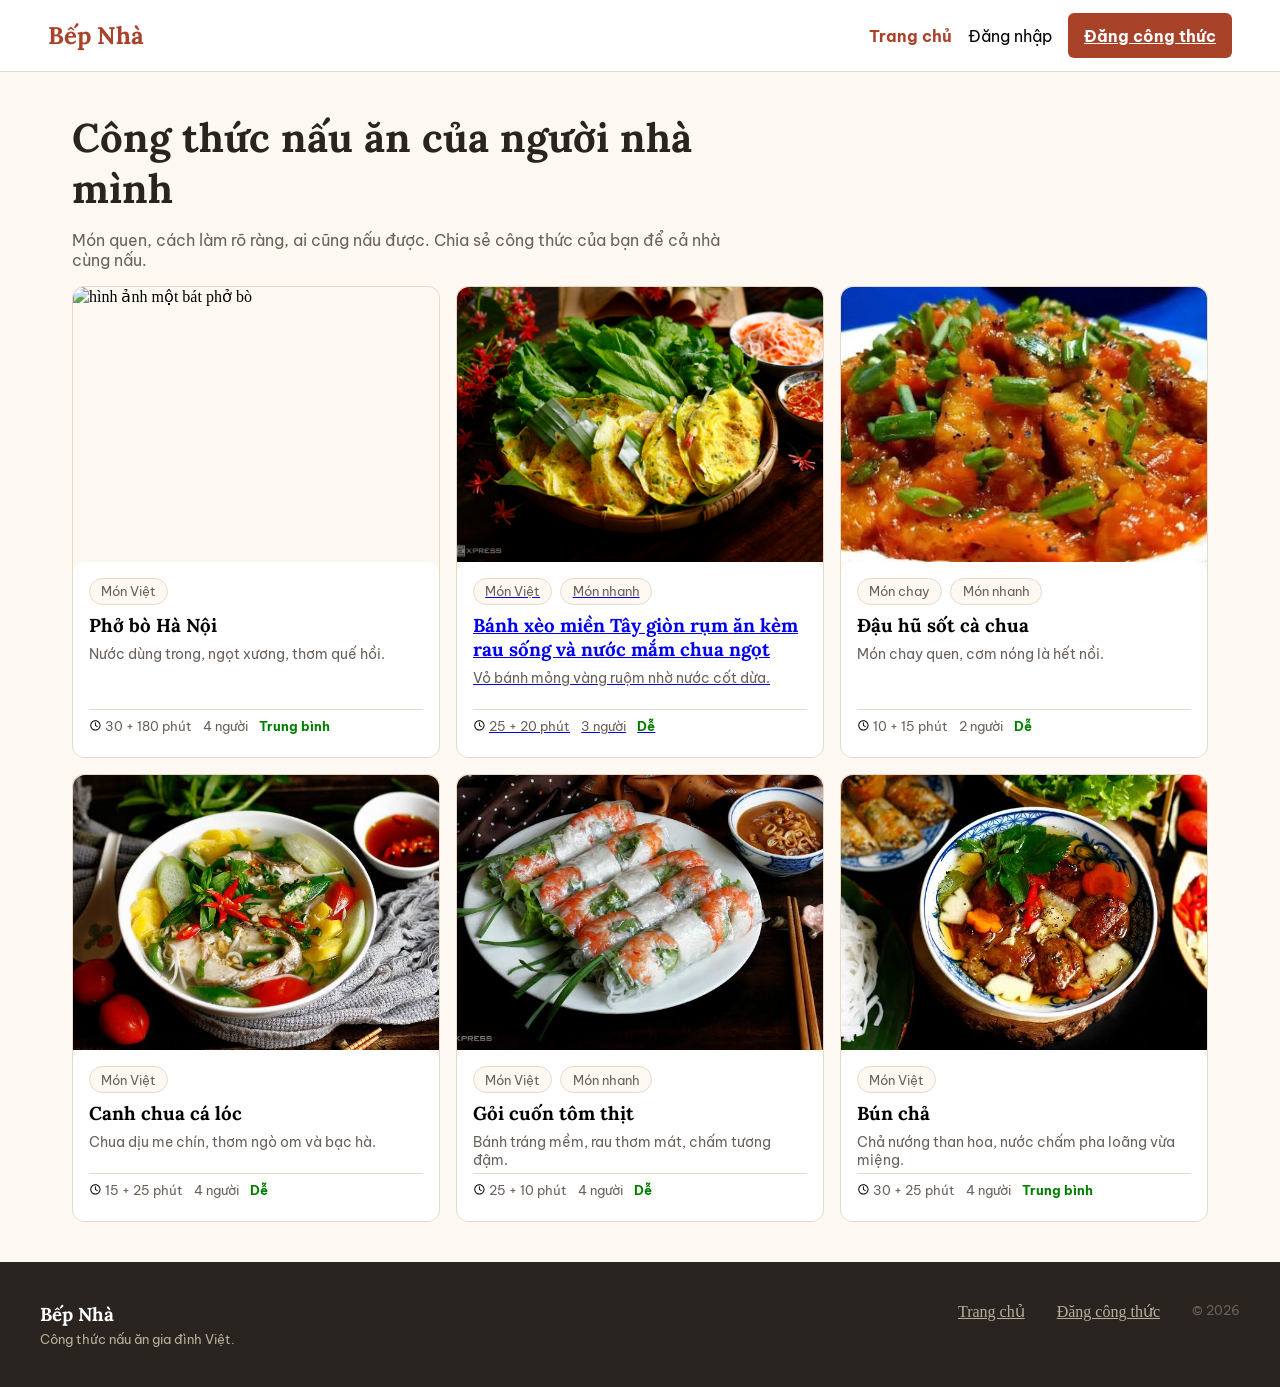
==== commit 7819b723: "feat: change the tag to 'a' tag and add a link" ====
--- a/index.html
+++ b/index.html
@@ -25,7 +25,7 @@
             <div class="nav">
                 <span class="home-page">Trang chủ</span>
                 <span class="sign-in">Đăng nhập</span>
-                <span class="post">Đăng công thức</span>
+                <a href="page-post.html" class="post">Đăng công thức</a>
             </div>
         </div>
     </header>
@@ -55,7 +55,7 @@
                 </ul>
             </div>
         </div>
-        <div class="recipe-card">
+        <a href="page-detail.html" class="recipe-card">
             <img src="img/banh-xeo.jpg" alt="hình ảnh món bánh xèo miền Tây" class="food-img">
             <div class="food-card">
                 <div class="name-tag">
@@ -76,7 +76,7 @@
                     <li style="color: green; font-weight: bold;">Dễ</li>
                 </ul>
             </div>
-        </div>
+        </a>
         <div class="recipe-card">
             <img src="img/dau-hu-sot-ca-chua.jpg" alt="hình ảnh món đậu hũ xốt cà chua" class="food-img">
             <div class="food-card">
@@ -166,8 +166,8 @@
             <p class="f2">Công thức nấu ăn gia đình Việt.</p>
         </div>
         <div class="f-right">
-            <span class="f-desktop">Trang chủ</span>
-            <span class="f-desktop">Đăng công thức</span>
+            <a href="#top" class="f-desktop">Trang chủ</a>
+            <a href="page-post.html" class="f-desktop">Đăng công thức</a>
             <span class="f3">&copy; 2026 <span class="p-non-desktop">Bếp Nhà</span></span>
         </div>
     </footer>
--- a/css/style-home.css
+++ b/css/style-home.css
@@ -56,8 +56,6 @@
     padding: 0.3rem 0.7rem;
 }
 .food-card h3{
-    display: -webkit-box;
-    max-width: 80%;
     font-family: var(--font-display);
 }
 .food-ingredient{
@@ -80,12 +78,15 @@
 }
 li {
     color: var(--color-text-muted);
-    gap: 0.3rem;
+}
+.icon-time {
+    display: flex;
+    gap: 0.2rem;
 }
 .icon{
+    align-self: center;
     width: 1em;
     height: 1em;
-    vertical-align: middle;
 }
 footer{
     display: flex;
@@ -103,6 +104,9 @@
     font-family: var(--font-sans);
     color: #B7B19A;
     font-size: 0.8rem;
+}
+footer .f-desktop{
+    display: none;
 }
 @media screen and (min-width: 768px){
     header{
@@ -136,9 +140,9 @@
     }
     main{
         display: grid;
+        grid-template-columns: repeat(2, minmax(0, 1fr));
         grid-template-areas: 
-        'header header'
-        'card card';
+        'header header';
         padding: 1.5rem 1.2rem;
     }
     .title-main{
@@ -162,15 +166,15 @@
 }
 @media screen and (min-width: 1280px){
     header {
-            padding: 1.2rem 2.5rem;
-        }
+        padding: 0.8rem 3rem;
+    }
     main{
         display: grid;
+        grid-template-columns: repeat(3, minmax(0, 1fr));
         grid-template-areas:
             'header header header'
-            'title title title'
-            'card card card';
-        padding: 2.5rem 4.5rem;
+            'title title title';
+        padding: 2.5rem max(4.5rem, calc((100% - 1280px) / 2 + 4.5rem));
     }
     section{
         max-width: 650px;
@@ -184,19 +188,17 @@
     }
     .p-desktop {
         display: inline;
+        color: #B7B19A;
     }
     footer{
         display: flex;
         flex-direction: row;
         justify-content: space-between;
-        padding: 2.5rem;
+        padding: 2.5rem
     }
     footer .f-right{
         display: flex;
         gap: 2rem;
-    }
-    .f-right .p-desktop{
-        color: #B7B19A;
     }
     .f-right .p-non-desktop{
         display: none;
@@ -207,4 +209,9 @@
     footer .f3{
         color: var(--color-text-muted);
     }
+    footer .f-desktop{
+        display: block;
+        cursor: pointer;
+        color: #B7B19A;
+    }
 }
